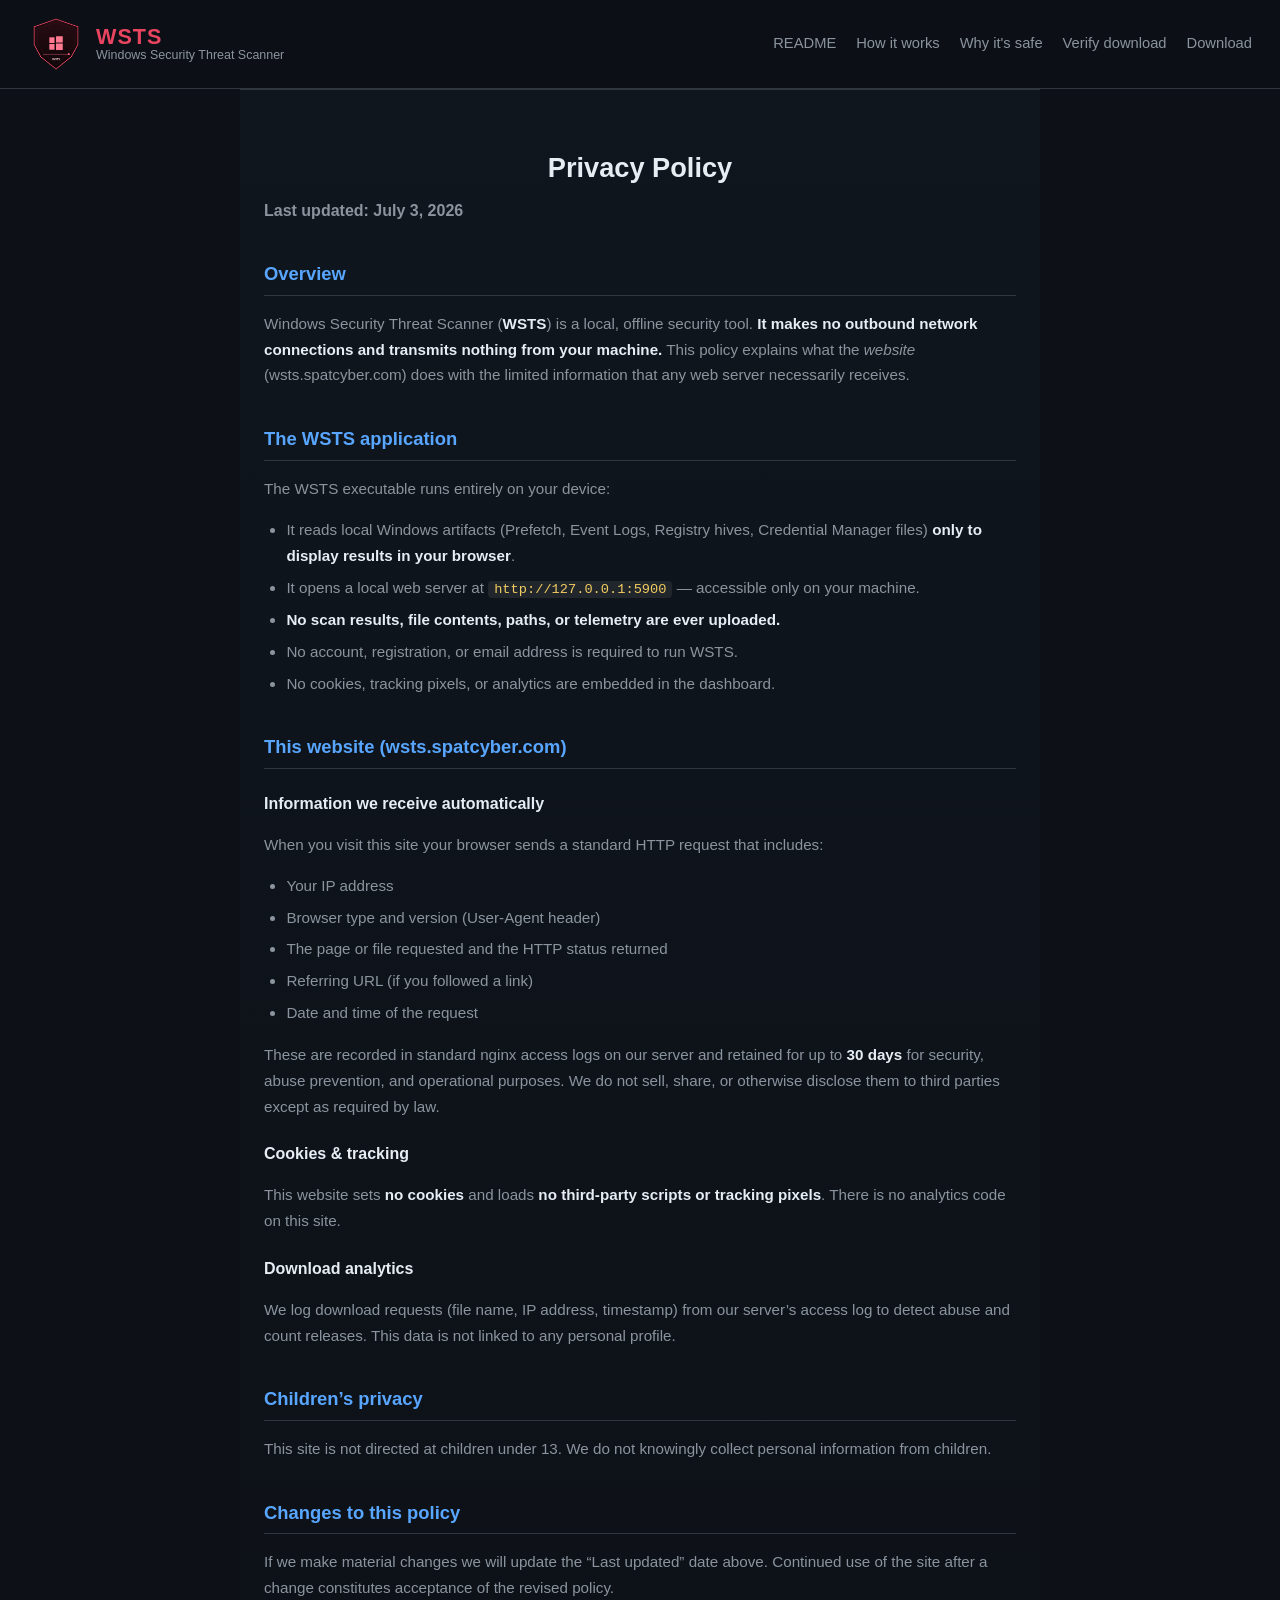
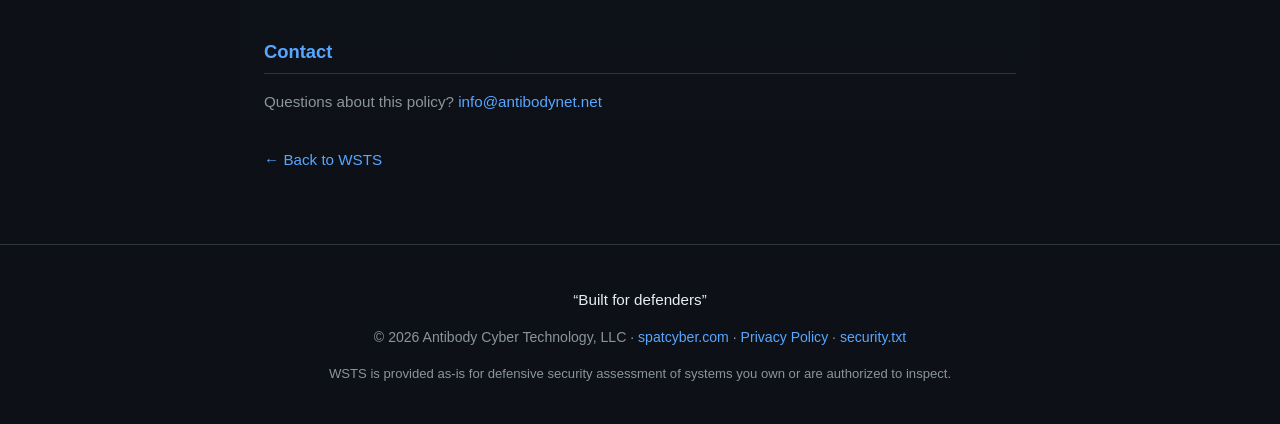
==== privacy.html @ a725db61 "Add README nav section, Privacy Policy page and footer link, update nav order" ====
<!DOCTYPE html>
<html lang="en">
<head>
  <meta charset="UTF-8">
  <meta name="viewport" content="width=device-width, initial-scale=1.0">
  <title>Privacy Policy — WSTS / Antibody Cyber Technology</title>
  <meta name="description" content="Privacy policy for the Windows Security Threat Scanner (WSTS). WSTS makes no outbound connections and collects no data from your machine.">
  <meta name="robots" content="index, follow">
  <link rel="canonical" href="https://wsts.spatcyber.com/privacy.html">
  <link rel="icon" href="/static/favicon.ico">
  <link rel="shortcut icon" href="/static/favicon.ico">
  <link rel="stylesheet" href="/static/css/wsts.css">
</head>
<body>
  <header class="site-header">
    <div class="brand">
      <a href="/" style="display:flex;align-items:center;gap:12px;text-decoration:none;">
        <img class="brand-logo" src="/static/img/wsts_shield.png" alt="WSTS Shield" width="56" height="56">
        <div class="brand-text">
          <span class="brand-name">WSTS</span>
          <span class="brand-sub">Windows Security Threat Scanner</span>
        </div>
      </a>
    </div>
    <nav class="site-nav">
      <a href="/#readme">README</a>
      <a href="/#how">How it works</a>
      <a href="/#trust">Why it's safe</a>
      <a href="/#verify">Verify download</a>
      <a href="/#download">Download</a>
    </nav>
  </header>

  <main>
    <section class="band band-readme" style="max-width:800px;">
      <h2>Privacy Policy</h2>
      <p class="band-intro" style="text-align:left;max-width:none;">
        <strong>Last updated: July 3, 2026</strong>
      </p>

      <div class="readme-body">

        <h3>Overview</h3>
        <p>Windows Security Threat Scanner (<strong>WSTS</strong>) is a local,
        offline security tool. <strong>It makes no outbound network connections
        and transmits nothing from your machine.</strong> This policy explains
        what the <em>website</em> (wsts.spatcyber.com) does with the limited
        information that any web server necessarily receives.</p>

        <h3>The WSTS application</h3>
        <p>The WSTS executable runs entirely on your device:</p>
        <ul>
          <li>It reads local Windows artifacts (Prefetch, Event Logs, Registry hives, Credential Manager files) <strong>only to display results in your browser</strong>.</li>
          <li>It opens a local web server at <code>http://127.0.0.1:5900</code> — accessible only on your machine.</li>
          <li><strong>No scan results, file contents, paths, or telemetry are ever uploaded.</strong></li>
          <li>No account, registration, or email address is required to run WSTS.</li>
          <li>No cookies, tracking pixels, or analytics are embedded in the dashboard.</li>
        </ul>

        <h3>This website (wsts.spatcyber.com)</h3>
        <h4>Information we receive automatically</h4>
        <p>When you visit this site your browser sends a standard HTTP request that includes:</p>
        <ul>
          <li>Your IP address</li>
          <li>Browser type and version (User-Agent header)</li>
          <li>The page or file requested and the HTTP status returned</li>
          <li>Referring URL (if you followed a link)</li>
          <li>Date and time of the request</li>
        </ul>
        <p>These are recorded in standard nginx access logs on our server and retained for up to <strong>30 days</strong> for security, abuse prevention, and operational purposes. We do not sell, share, or otherwise disclose them to third parties except as required by law.</p>

        <h4>Cookies &amp; tracking</h4>
        <p>This website sets <strong>no cookies</strong> and loads <strong>no third-party scripts or tracking pixels</strong>. There is no analytics code on this site.</p>

        <h4>Download analytics</h4>
        <p>We log download requests (file name, IP address, timestamp) from our server&rsquo;s access log to detect abuse and count releases. This data is not linked to any personal profile.</p>

        <h3>Children&rsquo;s privacy</h3>
        <p>This site is not directed at children under 13. We do not knowingly collect personal information from children.</p>

        <h3>Changes to this policy</h3>
        <p>If we make material changes we will update the &ldquo;Last updated&rdquo; date above. Continued use of the site after a change constitutes acceptance of the revised policy.</p>

        <h3>Contact</h3>
        <p>Questions about this policy? <a href="mailto:info@antibodynet.net">info@antibodynet.net</a></p>

        <p style="margin-top:32px;"><a href="/">&larr; Back to WSTS</a></p>
      </div>
    </section>
  </main>

  <footer class="site-footer">
    <p class="footer-tagline">&ldquo;Built for defenders&rdquo;</p>
    <p>
      &copy; 2026 Antibody Cyber Technology, LLC &middot;
      <a href="https://spatcyber.com" rel="noopener">spatcyber.com</a> &middot;
      <a href="/privacy.html">Privacy Policy</a> &middot;
      <a href="/security.txt">security.txt</a>
    </p>
    <p class="footer-fine">
      WSTS is provided as-is for defensive security assessment of systems you own
      or are authorized to inspect.
    </p>
  </footer>
</body>
</html>
---- static/css/wsts.css ----
/* ── WSTS landing page — Windows Security Threat Scanner ──────────────────
   Dark security theme, matches SPAT / Antibody Cyber visual language.
   No inline styles — strict CSP (style-src 'self') compliant.            */

:root {
  --bg:        #0d1117;
  --bg2:       #161b22;
  --bg3:       #21262d;
  --border:    #30363d;
  --accent:    #e94560;
  --accent2:   #58a6ff;
  --green:     #2ea043;
  --yellow:    #d29922;
  --fg:        #e6edf3;
  --fg-dim:    #8b949e;
  --radius:    10px;
}

* { box-sizing: border-box; }

html { scroll-behavior: smooth; }

body {
  margin: 0;
  background: var(--bg);
  color: var(--fg);
  font-family: -apple-system, BlinkMacSystemFont, "Segoe UI", Roboto, sans-serif;
  line-height: 1.6;
}

a { color: var(--accent2); text-decoration: none; }
a:hover { text-decoration: underline; }

code, pre {
  font-family: "Consolas", "SF Mono", Menlo, monospace;
}

code {
  background: var(--bg3);
  padding: 1px 6px;
  border-radius: 4px;
  font-size: 0.9em;
  color: #f2cc60;
}

/* ── Header ─────────────────────────────────────────────────────────────── */
.site-header {
  display: flex;
  align-items: center;
  justify-content: space-between;
  padding: 16px 28px;
  border-bottom: 1px solid var(--border);
  background: rgba(13, 17, 23, 0.85);
  position: sticky;
  top: 0;
  -webkit-backdrop-filter: blur(8px);
  backdrop-filter: blur(8px);
  z-index: 10;
  flex-wrap: wrap;
  gap: 12px;
}

.brand { display: flex; align-items: center; gap: 12px; }
.brand-logo { flex-shrink: 0; object-fit: contain; }
.brand-text { display: flex; flex-direction: column; line-height: 1.1; }
.brand-name { font-weight: 900; font-size: 1.35rem; color: var(--accent); letter-spacing: 1px; }
.brand-sub { font-size: 0.78rem; color: var(--fg-dim); }

.site-nav { display: flex; gap: 20px; flex-wrap: wrap; }
.site-nav a { color: var(--fg-dim); font-size: 0.92rem; }
.site-nav a:hover { color: var(--fg); text-decoration: none; }

/* ── Hero ───────────────────────────────────────────────────────────────── */
.hero {
  max-width: 880px;
  margin: 0 auto;
  padding: 72px 24px 56px;
  text-align: center;
}

.hero h1 {
  font-size: clamp(1.05rem, 2.3vw, 1.5rem);
  margin: 0 0 18px;
  color: var(--fg);
  letter-spacing: -0.5px;
}

.hero-title {
  display: flex;
  align-items: center;
  justify-content: center;
  gap: 16px;
  flex-wrap: wrap;
}

.hero-title h1 { margin: 0 0 18px; }

.hero-logo {
  flex-shrink: 0;
  object-fit: contain;
  width: clamp(88px, 14vw, 120px);
  height: auto;
}

.tagline { font-size: 1.15rem; color: var(--fg); margin: 0 auto 16px; max-width: 680px; }
.hero-assurance {
  display: inline-block;
  background: rgba(46, 160, 67, 0.12);
  border: 1px solid rgba(46, 160, 67, 0.4);
  color: #56d364;
  padding: 8px 18px;
  border-radius: 999px;
  font-size: 0.95rem;
  margin: 0 0 28px;
}

.hero-cta { display: flex; gap: 14px; justify-content: center; flex-wrap: wrap; margin-bottom: 18px; }
.hero-meta { color: var(--fg-dim); font-size: 0.88rem; }

/* ── Buttons ────────────────────────────────────────────────────────────── */
.btn {
  display: inline-block;
  padding: 12px 26px;
  border-radius: var(--radius);
  font-weight: 700;
  font-size: 0.98rem;
  border: 1px solid transparent;
  cursor: pointer;
  transition: transform 0.08s ease, background 0.15s ease;
}
.btn:hover { text-decoration: none; transform: translateY(-1px); }
.btn-primary { background: var(--accent); color: #fff; }
.btn-primary:hover { background: #f25c75; color: #fff; }
.btn-ghost { background: transparent; color: var(--fg); border-color: var(--border); }
.btn-ghost:hover { background: var(--bg2); }
.btn-lg { padding: 16px 40px; font-size: 1.1rem; }
.btn-disabled {
  background: var(--bg2);
  color: var(--fg-dim);
  border-color: var(--border);
  cursor: not-allowed;
  opacity: 0.7;
  pointer-events: none;
}
.btn-disabled:hover { transform: none; }

/* ── Bands / sections ───────────────────────────────────────────────────── */
.band {
  max-width: 1040px;
  margin: 0 auto;
  padding: 56px 24px;
  border-top: 1px solid var(--border);
}
.band h2 {
  font-size: 1.7rem;
  margin: 0 0 8px;
  color: var(--fg);
  text-align: center;
}
.band-intro {
  text-align: center;
  color: var(--fg-dim);
  max-width: 720px;
  margin: 0 auto 36px;
}
.band-trust { background: linear-gradient(180deg, rgba(88,166,255,0.04), transparent); }

/* ── Card grid ──────────────────────────────────────────────────────────── */
.grid {
  display: grid;
  grid-template-columns: repeat(auto-fit, minmax(260px, 1fr));
  gap: 18px;
  margin-top: 28px;
}
.card {
  background: var(--bg2);
  border: 1px solid var(--border);
  border-radius: var(--radius);
  padding: 20px 22px;
}
.card h3 { margin: 0 0 8px; font-size: 1.08rem; color: var(--fg); }
.card p { margin: 0; color: var(--fg-dim); font-size: 0.94rem; }
.card-trust { border-color: rgba(88, 166, 255, 0.3); }
.card-trust h3 { color: var(--accent2); }
.inline-link { display: inline-block; margin-top: 10px; font-size: 0.9rem; }

/* ── Verify blocks ──────────────────────────────────────────────────────── */
.verify-block {
  background: var(--bg2);
  border: 1px solid var(--border);
  border-radius: var(--radius);
  padding: 22px 24px;
  margin: 0 auto 20px;
  max-width: 820px;
}
.verify-block h3 { margin: 0 0 10px; color: var(--fg); }
.verify-block p { margin: 6px 0; color: var(--fg); }
.muted { color: var(--fg-dim) !important; font-size: 0.9rem; }

pre.hash, pre.cmd {
  background: var(--bg);
  border: 1px solid var(--border);
  border-radius: 6px;
  padding: 12px 14px;
  overflow-x: auto;
  font-size: 0.88rem;
  color: #f2cc60;
  white-space: pre-wrap;
  word-break: break-all;
}
pre.cmd { color: #7ee787; }

/* ── Download ───────────────────────────────────────────────────────────── */
.band-download { text-align: center; }
.download-card {
  display: flex;
  align-items: center;
  justify-content: space-between;
  gap: 20px;
  background: var(--bg2);
  border: 1px solid var(--border);
  border-radius: var(--radius);
  padding: 24px 28px;
  max-width: 720px;
  margin: 28px auto 18px;
  flex-wrap: wrap;
}
.download-info { text-align: left; }
.download-name { font-size: 1.15rem; font-weight: 700; margin: 0 0 4px; }
.download-detail { margin: 0; color: var(--fg-dim); font-size: 0.9rem; }
.download-note, .download-admin {
  max-width: 720px;
  margin: 12px auto 0;
  color: var(--fg-dim);
  font-size: 0.9rem;
}
.download-paused {
  background: rgba(240, 173, 78, 0.08);
  border: 1px solid rgba(240, 173, 78, 0.35);
  border-radius: var(--radius);
  padding: 14px 18px;
  color: var(--fg);
}

/* ── README section ─────────────────────────────────────────────────────── */
.band-readme { background: linear-gradient(180deg, rgba(88,166,255,0.03), transparent); }
.readme-body { max-width: 820px; margin: 0 auto; }
.readme-body h3 {
  font-size: 1.15rem;
  color: var(--accent2);
  margin: 36px 0 10px;
  border-bottom: 1px solid var(--border);
  padding-bottom: 6px;
}
.readme-body h4 { font-size: 1rem; color: var(--fg); margin: 22px 0 8px; }
.readme-body p, .readme-body li { color: var(--fg-dim); font-size: 0.95rem; line-height: 1.7; }
.readme-body ul, .readme-body ol { padding-left: 1.4em; margin: 8px 0 16px; }
.readme-body li { margin-bottom: 6px; }
.readme-body strong { color: var(--fg); }
.readme-note {
  background: rgba(88,166,255,0.07);
  border: 1px solid rgba(88,166,255,0.25);
  border-radius: var(--radius);
  padding: 12px 16px;
  font-size: 0.9rem;
}
.readme-table {
  width: 100%;
  border-collapse: collapse;
  margin: 16px 0 24px;
  font-size: 0.93rem;
}
.readme-table th {
  text-align: left;
  padding: 8px 12px;
  background: var(--bg2);
  border: 1px solid var(--border);
  color: var(--fg);
  font-size: 0.88rem;
}
.readme-table td {
  padding: 8px 12px;
  border: 1px solid var(--border);
  color: var(--fg-dim);
  vertical-align: top;
}
.readme-table tr:nth-child(even) td { background: var(--bg2); }

/* ── Footer ─────────────────────────────────────────────────────────────── */
.site-footer {
  border-top: 1px solid var(--border);
  padding: 28px 24px;
  text-align: center;
  color: var(--fg-dim);
  font-size: 0.88rem;
}
.footer-fine { font-size: 0.82rem; margin-top: 6px; }
.footer-tagline { color: var(--fg); font-size: 0.95rem; margin-bottom: 10px; }
.footer-tagline strong { color: var(--fg); }

/* ── Responsive ─────────────────────────────────────────────────────────── */
@media (max-width: 640px) {
  .site-header { flex-direction: column; align-items: flex-start; }
  .download-card { flex-direction: column; text-align: center; }
  .download-info { text-align: center; }
  .hero { padding-top: 48px; }
}
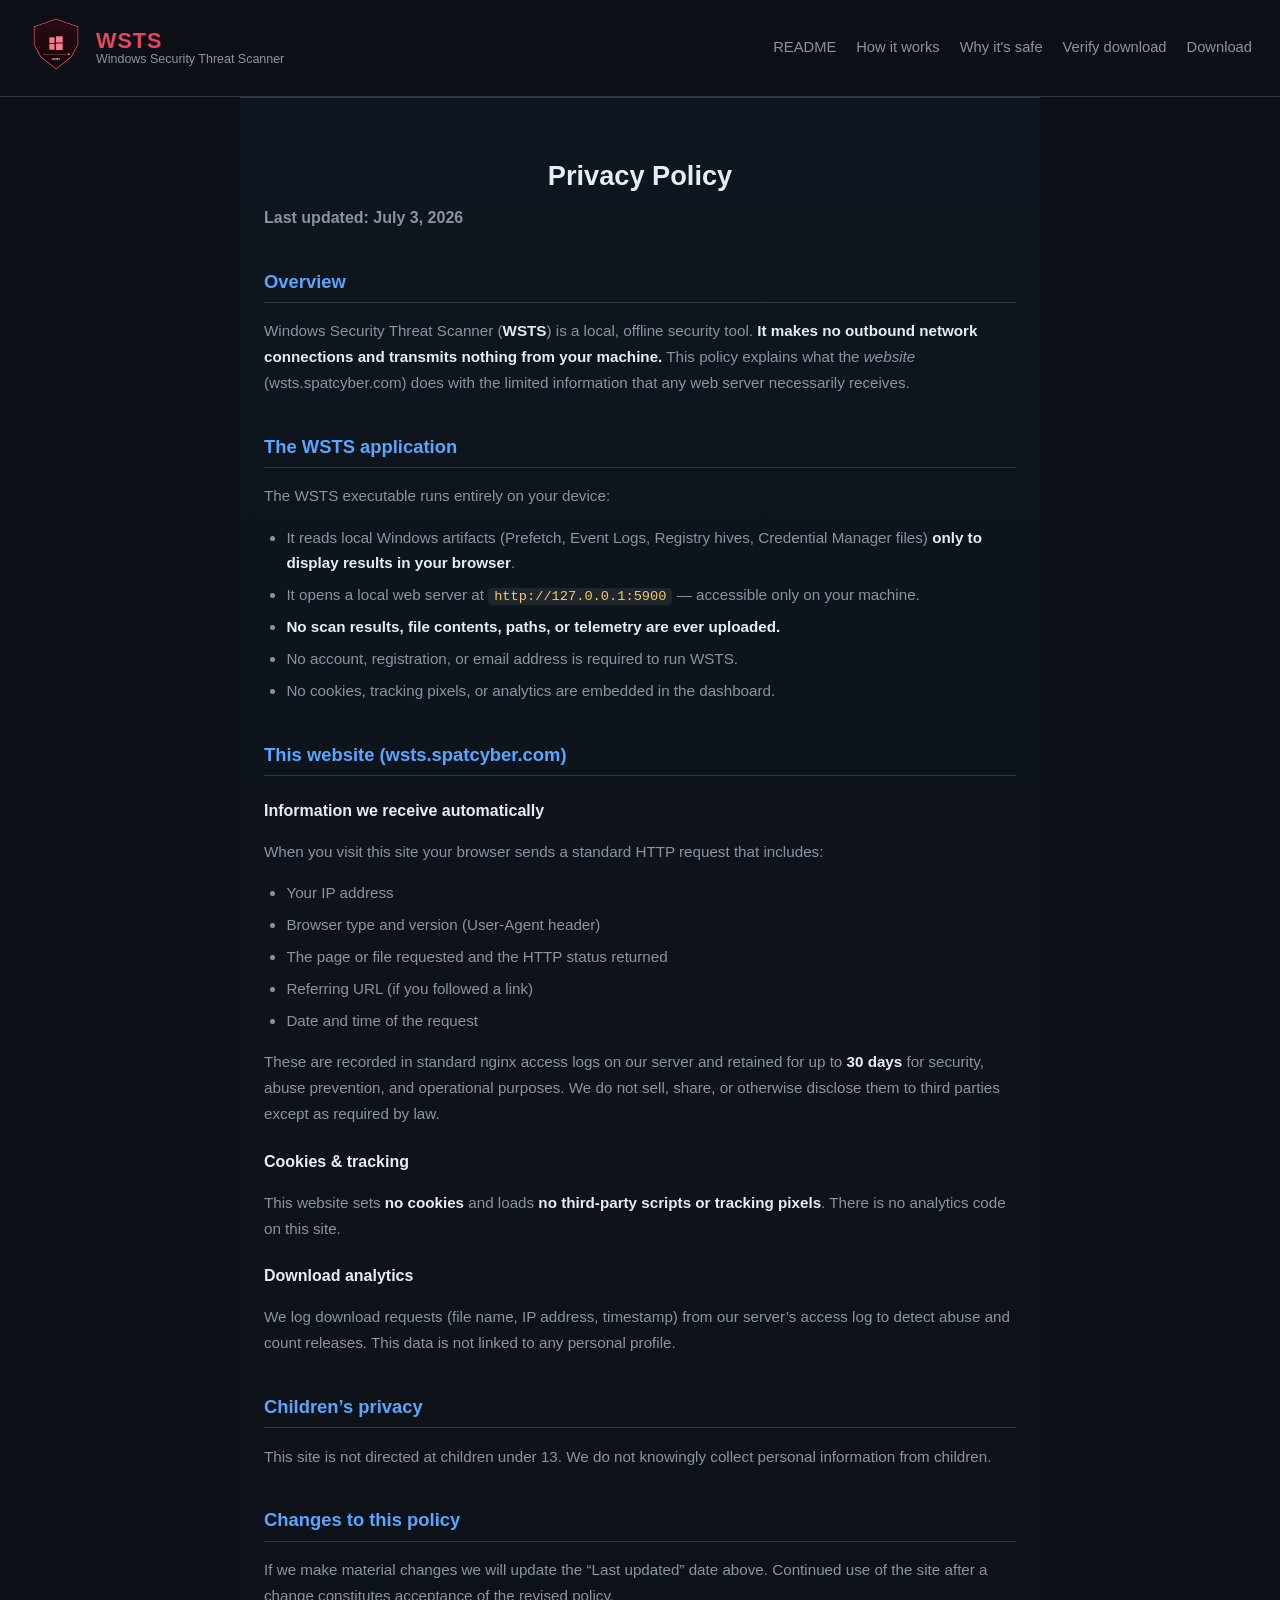
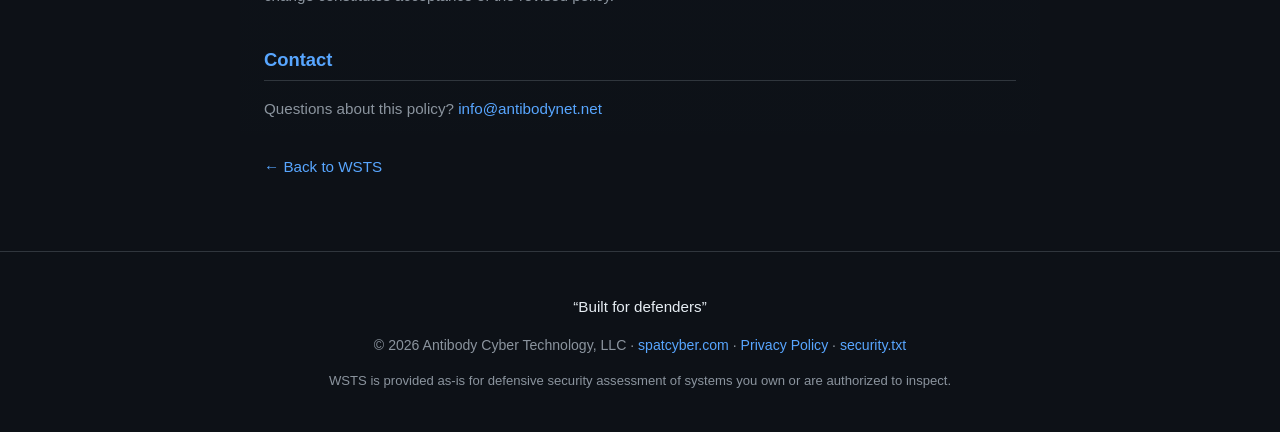
==== commit 20d21a79: "privacy.html: fix header logo layout to match index.html brand structure" ====
--- a/privacy.html
+++ b/privacy.html
@@ -14,13 +14,11 @@
 <body>
   <header class="site-header">
     <div class="brand">
-      <a href="/" style="display:flex;align-items:center;gap:12px;text-decoration:none;">
-        <img class="brand-logo" src="/static/img/wsts_shield.png" alt="WSTS Shield" width="56" height="56">
-        <div class="brand-text">
-          <span class="brand-name">WSTS</span>
-          <span class="brand-sub">Windows Security Threat Scanner</span>
-        </div>
-      </a>
+      <a href="/"><img class="brand-logo" src="/static/img/wsts_shield.png" alt="WSTS Shield" width="56" height="56"></a>
+      <div class="brand-text">
+        <a href="/" style="text-decoration:none;"><span class="brand-name">WSTS</span></a>
+        <span class="brand-sub">Windows Security Threat Scanner</span>
+      </div>
     </div>
     <nav class="site-nav">
       <a href="/#readme">README</a>
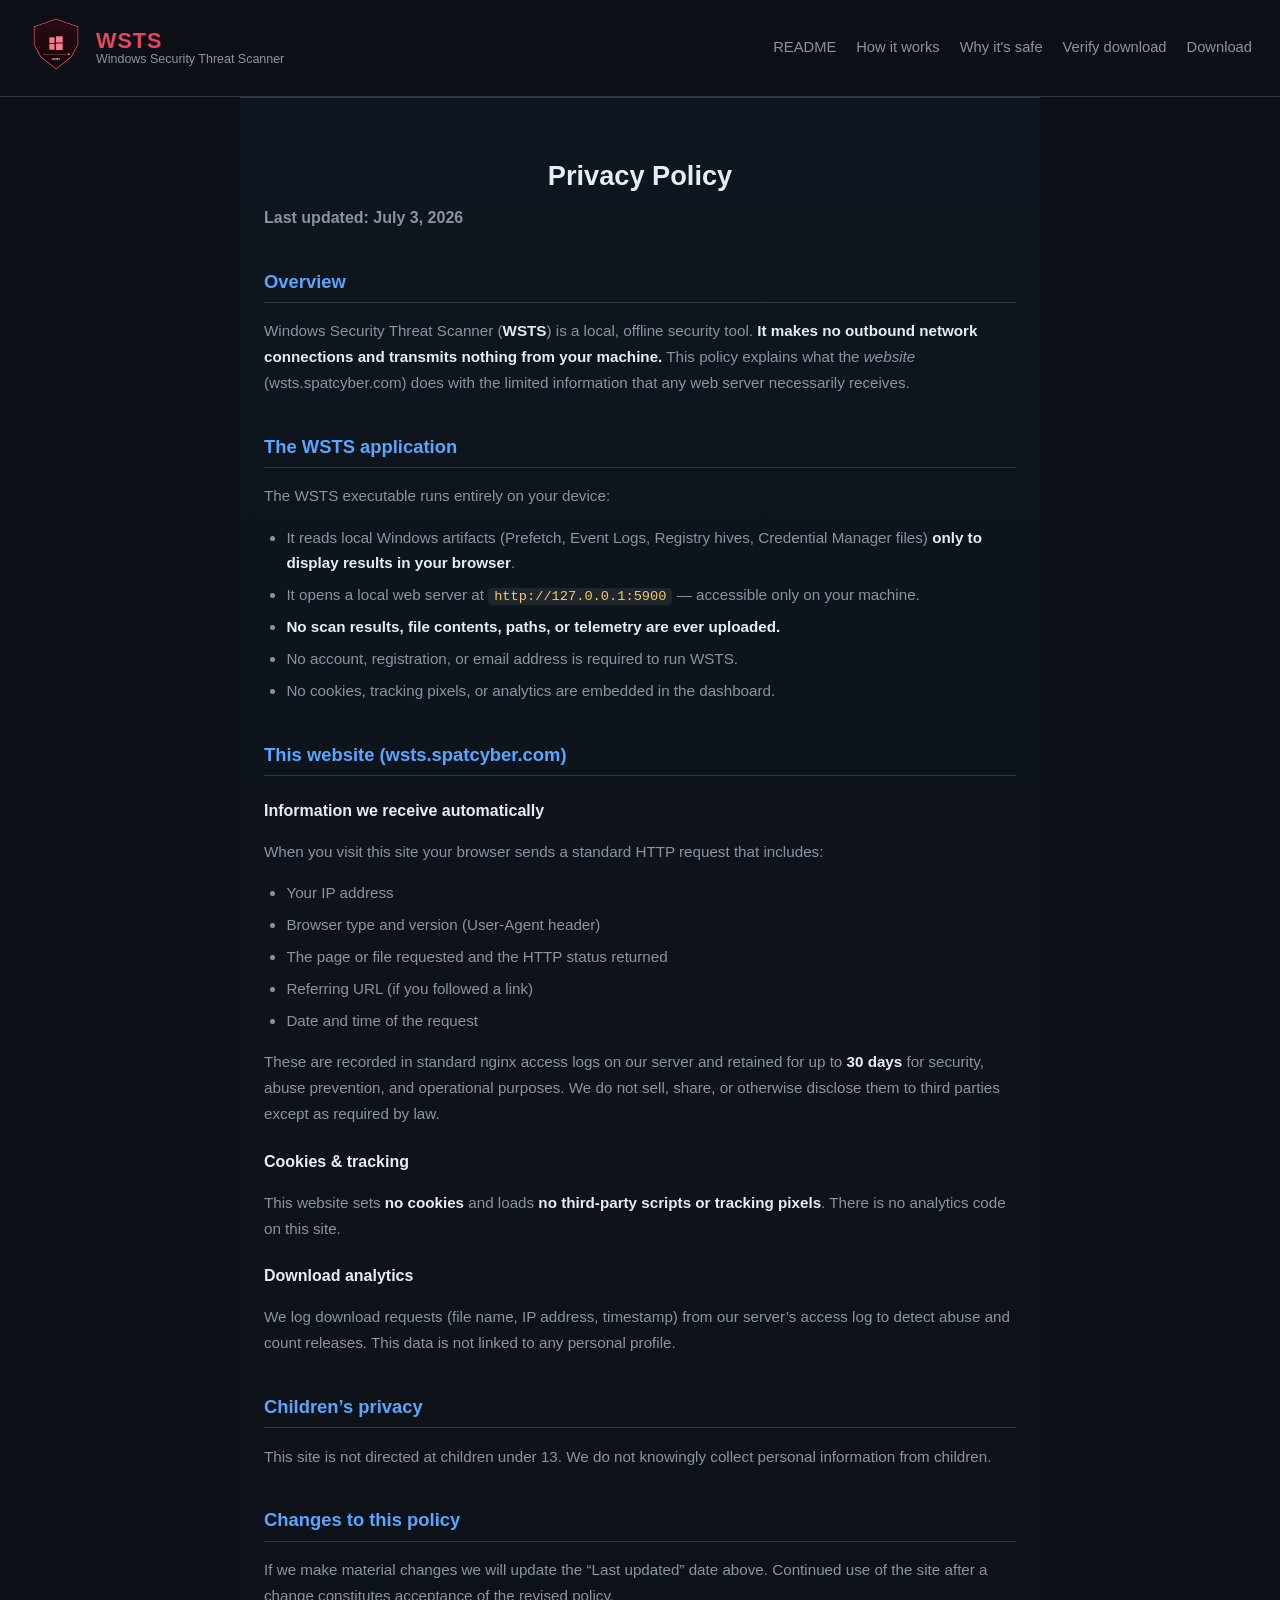
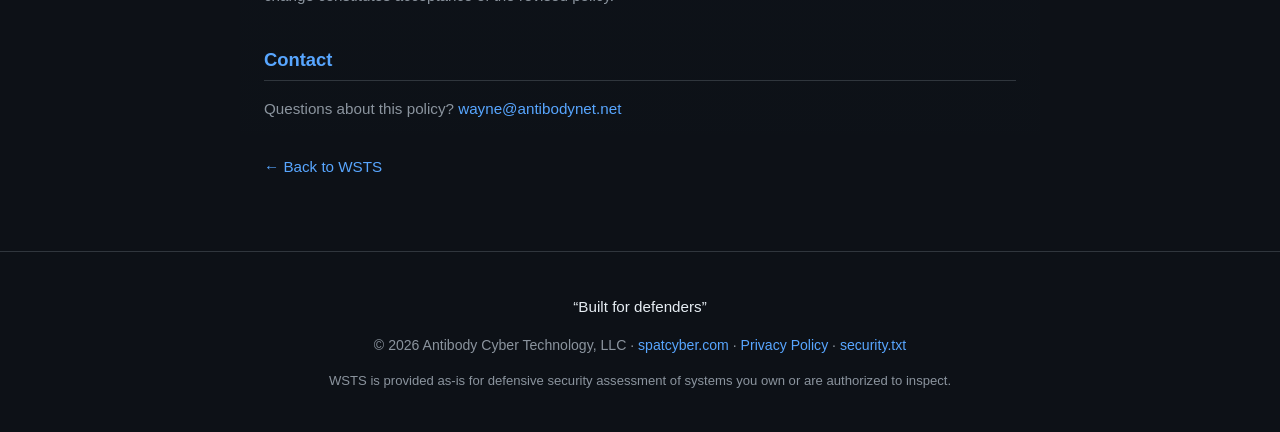
==== commit 29efa6ea: "Update contact email to wayne@antibodynet.net across README, landing page, privacy page, security.tx" ====
--- a/privacy.html
+++ b/privacy.html
@@ -80,7 +80,7 @@
         <p>If we make material changes we will update the &ldquo;Last updated&rdquo; date above. Continued use of the site after a change constitutes acceptance of the revised policy.</p>
 
         <h3>Contact</h3>
-        <p>Questions about this policy? <a href="mailto:info@antibodynet.net">info@antibodynet.net</a></p>
+        <p>Questions about this policy? <a href="mailto:wayne@antibodynet.net">wayne@antibodynet.net</a></p>
 
         <p style="margin-top:32px;"><a href="/">&larr; Back to WSTS</a></p>
       </div>
--- a/static/css/wsts.css
+++ b/static/css/wsts.css
@@ -242,6 +242,43 @@
   color: var(--fg);
 }
 
+/* ── How it works — results guide ───────────────────────────────────────── */
+.how-subhead {
+  font-size: 1.2rem;
+  color: var(--fg);
+  margin: 48px 0 6px;
+  text-align: center;
+}
+.how-results-table { margin-top: 0; }
+.how-results-table td { vertical-align: top; line-height: 1.65; }
+.how-results-table ul.flag-list { margin: 6px 0 0; padding-left: 1.2em; }
+.how-results-table ul.flag-list li { margin-bottom: 5px; font-size: 0.9rem; }
+.sev-pill {
+  display: inline-block;
+  font-size: 0.78rem;
+  font-weight: 700;
+  padding: 1px 8px;
+  border-radius: 4px;
+  margin: 2px 4px 2px 0;
+  letter-spacing: 0.4px;
+}
+.sev-low    { background: rgba(46,160,67,0.18);  color: #56d364; border: 1px solid rgba(46,160,67,0.4); }
+.sev-medium { background: rgba(210,153,34,0.18); color: #e3b341; border: 1px solid rgba(210,153,34,0.4); }
+.sev-high   { background: rgba(233,69,96,0.18);  color: #f47b8e; border: 1px solid rgba(233,69,96,0.4); }
+.how-verdict-box {
+  background: var(--bg2);
+  border: 1px solid var(--border);
+  border-left: 3px solid var(--accent2);
+  border-radius: var(--radius);
+  padding: 20px 24px;
+  margin: 28px auto 0;
+  max-width: 820px;
+}
+.how-verdict-box h4 { margin: 0 0 12px; color: var(--accent2); font-size: 1rem; }
+.how-verdict-box ol { margin: 0; padding-left: 1.4em; }
+.how-verdict-box li { color: var(--fg-dim); font-size: 0.94rem; margin-bottom: 8px; line-height: 1.6; }
+.how-verdict-box li strong { color: var(--fg); }
+
 /* ── README section ─────────────────────────────────────────────────────── */
 .band-readme { background: linear-gradient(180deg, rgba(88,166,255,0.03), transparent); }
 .readme-body { max-width: 820px; margin: 0 auto; }
